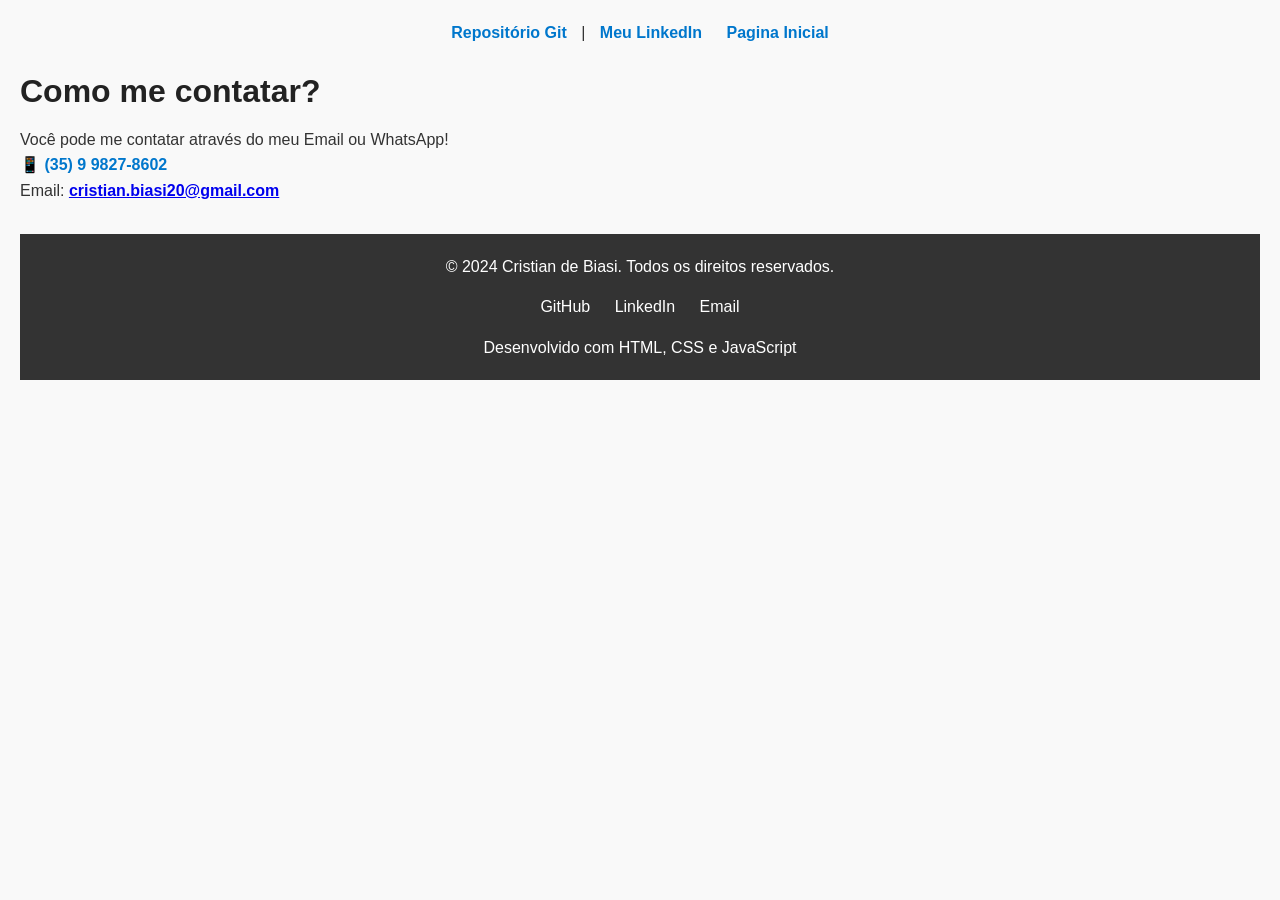
==== src/contato.html @ e06867d1 "Add files via upload" ====
<!DOCTYPE html>
<html lang="pt-br">
<head>
    <meta charset="UTF-8">
    <meta name="viewport" content="width=device-width, initial-scale=1.0">
    <title>Contato</title>
    <link rel="stylesheet" href="style.css">
</head>
<body>
    <nav>
        <a href="https://github.com/CristianBiasi" target="_blank" rel="noopener noreferrer">Repositório Git</a> |
        <a href="https://www.linkedin.com/in/cristian-de-biasi-293981289/" target="_blank" rel="noopener noreferrer">Meu LinkedIn</a>
        <a href="../index.html">Pagina Inicial</a>
    </nav>

    <h1>Como me contatar?</h1>
    <p>Você pode me contatar através do meu Email ou WhatsApp!</p>
    <p><b>📱 (35) 9 9827-8602</b></p>
    <p>Email: <b><a href="mailto:cristian.biasi20@gmail.com">cristian.biasi20@gmail.com</a></b></p>

    <footer>
        <div class="footer-content">
            <p>&copy; 2024 Cristian de Biasi. Todos os direitos reservados.</p>
            <div class="social-links">
                <a href="https://github.com/CristianBiasi" target="_blank" rel="noopener noreferrer">GitHub</a>
                <a href="https://www.linkedin.com/in/cristian-de-biasi-293981289/" target="_blank" rel="noopener noreferrer">LinkedIn</a>
                <a href="mailto:cristian.biasi20@gmail.com">Email</a>
            </div>
            <p>Desenvolvido com HTML, CSS e JavaScript</p>
        </div>
    </footer>
    
    <button id="backToTop" title="Voltar ao topo">↑</button>
    
    <script src="script.js"></script>
</body>
</html>
---- src/style.css ----
/* Reset básico */
* {
  margin: 0;
  padding: 0;
  box-sizing: border-box;
}

/* Corpo da página */
body {
  font-family: Arial, Helvetica, sans-serif;
  line-height: 1.6;
  background-color: #f9f9f9;
  color: #333;
  padding: 20px;
  position: relative;
  min-height: 100vh;
}

/* Navegação */
nav {
  margin-bottom: 20px;
  text-align: center;
}

nav a {
  color: #0077cc;
  text-decoration: none;
  margin: 0 10px;
  font-weight: bold;
}

nav a:hover {
  color: #005999;
  text-decoration: underline;
}

/* Títulos */
h1, h2, h3 {
  color: #222;
  margin-bottom: 10px;
}

/* Seções */
section {
  margin-bottom: 25px;
  padding: 15px;
  background: #fff;
  border-radius: 8px;
  box-shadow: 0 2px 5px rgba(0,0,0,0.1);
}

/* Listas */
ul {
  list-style: none;
  padding-left: 0;
}

ul li {
  margin-bottom: 8px;
  font-weight: bold;
}

ul li p {
  font-weight: normal;
  margin-left: 10px;
}

/* Contato */
p b {
  color: #0077cc;
}

/* Footer */
footer {
  background-color: #333;
  color: #fff;
  padding: 20px 0;
  text-align: center;
  margin-top: 30px;
}

.footer-content {
  max-width: 1200px;
  margin: 0 auto;
  padding: 0 20px;
}

.social-links {
  margin: 15px 0;
}

.social-links a {
  color: #fff;
  margin: 0 10px;
  text-decoration: none;
  transition: color 0.3s;
}

.social-links a:hover {
  color: #0077cc;
}

/* Botão Voltar ao Topo */
#backToTop {
  position: fixed;
  bottom: 30px;
  right: 30px;
  display: none;
  background-color: #0077cc;
  color: white;
  border: none;
  border-radius: 50%;
  width: 50px;
  height: 50px;
  font-size: 20px;
  cursor: pointer;
  z-index: 1000;
  transition: background-color 0.3s;
}

#backToTop:hover {
  background-color: #005999;
}
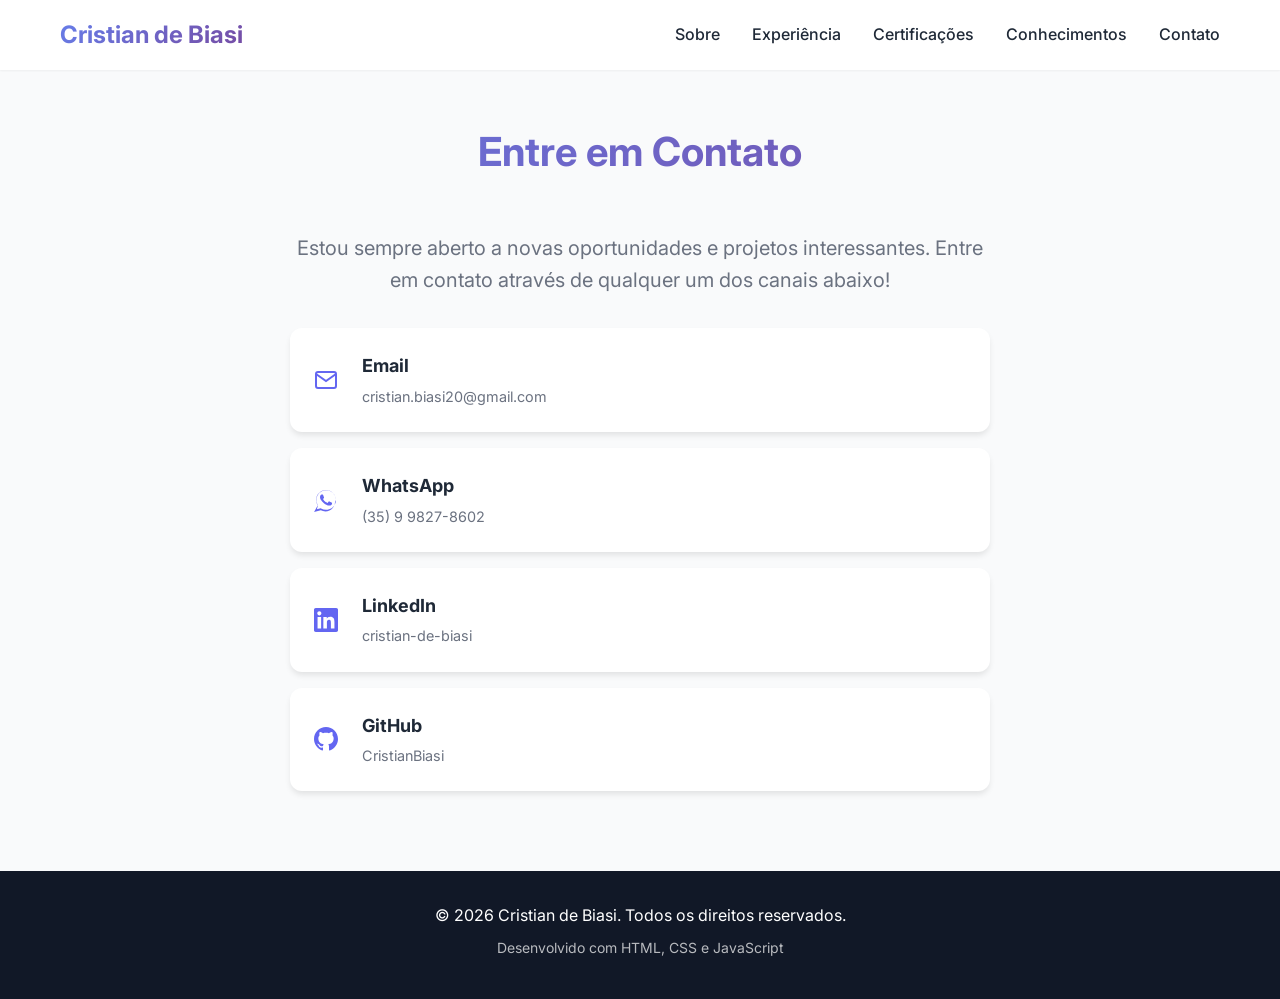
==== commit 52dfcc9a: "Melhorias no site" ====
--- a/src/contato.html
+++ b/src/contato.html
@@ -3,35 +3,94 @@
 <head>
     <meta charset="UTF-8">
     <meta name="viewport" content="width=device-width, initial-scale=1.0">
-    <title>Contato</title>
+    <title>Contato | Cristian de Biasi</title>
     <link rel="stylesheet" href="style.css">
+    <link rel="preconnect" href="https://fonts.googleapis.com">
+    <link rel="preconnect" href="https://fonts.gstatic.com" crossorigin>
+    <link href="https://fonts.googleapis.com/css2?family=Inter:wght@300;400;500;600;700&display=swap" rel="stylesheet">
 </head>
 <body>
-    <nav>
-        <a href="https://github.com/CristianBiasi" target="_blank" rel="noopener noreferrer">Repositório Git</a> |
-        <a href="https://www.linkedin.com/in/cristian-de-biasi-293981289/" target="_blank" rel="noopener noreferrer">Meu LinkedIn</a>
-        <a href="../index.html">Pagina Inicial</a>
+    <nav class="navbar">
+        <div class="nav-container">
+            <div class="nav-logo">Cristian de Biasi</div>
+            <ul class="nav-menu">
+                <li><a href="../index.html#sobre">Sobre</a></li>
+                <li><a href="../index.html#experiencia">Experiência</a></li>
+                <li><a href="../index.html#certificacoes">Certificações</a></li>
+                <li><a href="../index.html#conhecimentos">Conhecimentos</a></li>
+                <li><a href="#contato">Contato</a></li>
+            </ul>
+            <div class="hamburger">
+                <span></span>
+                <span></span>
+                <span></span>
+            </div>
+        </div>
     </nav>
 
-    <h1>Como me contatar?</h1>
-    <p>Você pode me contatar através do meu Email ou WhatsApp!</p>
-    <p><b>📱 (35) 9 9827-8602</b></p>
-    <p>Email: <b><a href="mailto:cristian.biasi20@gmail.com">cristian.biasi20@gmail.com</a></b></p>
+    <section id="contato" class="contact" style="padding-top: 120px;">
+        <div class="container">
+            <h2 class="section-title">Entre em Contato</h2>
+            <div class="contact-content">
+                <p class="contact-lead">Estou sempre aberto a novas oportunidades e projetos interessantes. Entre em contato através de qualquer um dos canais abaixo!</p>
+                <div class="contact-methods">
+                    <a href="mailto:cristian.biasi20@gmail.com" class="contact-item">
+                        <svg width="24" height="24" viewBox="0 0 24 24" fill="none" stroke="currentColor" stroke-width="2">
+                            <path d="M4 4h16c1.1 0 2 .9 2 2v12c0 1.1-.9 2-2 2H4c-1.1 0-2-.9-2-2V6c0-1.1.9-2 2-2z"/>
+                            <polyline points="22,6 12,13 2,6"/>
+                        </svg>
+                        <div>
+                            <strong>Email</strong>
+                            <span>cristian.biasi20@gmail.com</span>
+                        </div>
+                    </a>
+                    <a href="https://wa.me/5535998278602" target="_blank" class="contact-item">
+                        <svg width="24" height="24" viewBox="0 0 24 24" fill="currentColor">
+                            <path d="M17.472 14.382c-.297-.149-1.758-.867-2.03-.967-.273-.099-.471-.148-.67.15-.197.297-.767.966-.94 1.164-.173.199-.347.223-.644.075-.297-.15-1.255-.463-2.39-1.475-.883-.788-1.48-1.761-1.653-2.059-.173-.297-.018-.458.13-.606.134-.133.298-.347.446-.52.149-.174.198-.298.298-.497.099-.198.05-.371-.025-.52-.075-.149-.669-1.612-.916-2.207-.242-.579-.487-.5-.669-.51-.173-.008-.371-.01-.57-.01-.198 0-.52.074-.792.372-.272.297-1.04 1.016-1.04 2.479 0 1.462 1.065 2.875 1.213 3.074.149.198 2.096 3.2 5.077 4.487.709.306 1.262.489 1.694.625.712.227 1.36.195 1.871.118.571-.085 1.758-.719 2.006-1.413.248-.694.248-1.289.173-1.413-.074-.124-.272-.198-.57-.347m-5.421 7.403h-.004a9.87 9.87 0 01-5.031-1.378l-.361-.214-3.741.982.998-3.648-.235-.374a9.86 9.86 0 01-1.51-5.26c.001-5.45 4.436-9.884 9.888-9.884 2.64 0 5.122 1.03 6.988 2.898a9.825 9.825 0 012.893 6.994c-.003 5.45-4.437 9.884-9.885 9.884m9.864-9.884c0-5.365-4.365-9.73-9.73-9.73-5.365 0-9.73 4.365-9.73 9.73 0 1.896.546 3.6 1.486 5.07L.087 24l6.69-1.752a9.78 9.78 0 004.583 1.141h.004c5.365 0 9.73-4.365 9.73-9.731"/>
+                        </svg>
+                        <div>
+                            <strong>WhatsApp</strong>
+                            <span>(35) 9 9827-8602</span>
+                        </div>
+                    </a>
+                    <a href="https://www.linkedin.com/in/cristian-de-biasi-293981289/" target="_blank" class="contact-item">
+                        <svg width="24" height="24" viewBox="0 0 24 24" fill="currentColor">
+                            <path d="M20.447 20.452h-3.554v-5.569c0-1.328-.027-3.037-1.852-3.037-1.853 0-2.136 1.445-2.136 2.939v5.667H9.351V9h3.414v1.561h.046c.477-.9 1.637-1.85 3.37-1.85 3.601 0 4.267 2.37 4.267 5.455v6.286zM5.337 7.433c-1.144 0-2.063-.926-2.063-2.065 0-1.138.92-2.063 2.063-2.063 1.14 0 2.064.925 2.064 2.063 0 1.139-.925 2.065-2.064 2.065zm1.782 13.019H3.555V9h3.564v11.452zM22.225 0H1.771C.792 0 0 .774 0 1.729v20.542C0 23.227.792 24 1.771 24h20.451C23.2 24 24 23.227 24 22.271V1.729C24 .774 23.2 0 22.222 0h.003z"/>
+                        </svg>
+                        <div>
+                            <strong>LinkedIn</strong>
+                            <span>cristian-de-biasi</span>
+                        </div>
+                    </a>
+                    <a href="https://github.com/CristianBiasi" target="_blank" class="contact-item">
+                        <svg width="24" height="24" viewBox="0 0 24 24" fill="currentColor">
+                            <path d="M12 0c-6.626 0-12 5.373-12 12 0 5.302 3.438 9.8 8.207 11.387.599.111.793-.261.793-.577v-2.234c-3.338.726-4.033-1.416-4.033-1.416-.546-1.387-1.333-1.756-1.333-1.756-1.089-.745.083-.729.083-.729 1.205.084 1.839 1.237 1.839 1.237 1.07 1.834 2.807 1.304 3.492.997.107-.775.418-1.305.762-1.604-2.665-.305-5.467-1.334-5.467-5.931 0-1.311.469-2.381 1.236-3.221-.124-.303-.535-1.524.117-3.176 0 0 1.008-.322 3.301 1.23.957-.266 1.983-.399 3.003-.404 1.02.005 2.047.138 3.006.404 2.291-1.552 3.297-1.23 3.297-1.23.653 1.653.242 2.874.118 3.176.77.84 1.235 1.911 1.235 3.221 0 4.609-2.807 5.624-5.479 5.921.43.372.823 1.102.823 2.222v3.293c0 .319.192.694.801.576 4.765-1.589 8.199-6.086 8.199-11.386 0-6.627-5.373-12-12-12z"/>
+                        </svg>
+                        <div>
+                            <strong>GitHub</strong>
+                            <span>CristianBiasi</span>
+                        </div>
+                    </a>
+                </div>
+            </div>
+        </div>
+    </section>
 
-    <footer>
-        <div class="footer-content">
-            <p>&copy; 2024 Cristian de Biasi. Todos os direitos reservados.</p>
-            <div class="social-links">
-                <a href="https://github.com/CristianBiasi" target="_blank" rel="noopener noreferrer">GitHub</a>
-                <a href="https://www.linkedin.com/in/cristian-de-biasi-293981289/" target="_blank" rel="noopener noreferrer">LinkedIn</a>
-                <a href="mailto:cristian.biasi20@gmail.com">Email</a>
+    <footer class="footer">
+        <div class="container">
+            <div class="footer-content">
+                <p>&copy; <span id="currentYear"></span> Cristian de Biasi. Todos os direitos reservados.</p>
+                <p class="footer-subtitle">Desenvolvido com HTML, CSS e JavaScript</p>
             </div>
-            <p>Desenvolvido com HTML, CSS e JavaScript</p>
         </div>
     </footer>
-    
-    <button id="backToTop" title="Voltar ao topo">↑</button>
-    
-    <script src="script.js"></script>
+
+    <button id="backToTop" class="back-to-top" title="Voltar ao topo" aria-label="Voltar ao topo">
+        <svg width="20" height="20" viewBox="0 0 24 24" fill="none" stroke="currentColor" stroke-width="2">
+            <polyline points="18 15 12 9 6 15"></polyline>
+        </svg>
+    </button>
+
+    <script src="index.js"></script>
 </body>
 </html>
--- a/src/style.css
+++ b/src/style.css
@@ -1,123 +1,838 @@
-/* Reset básico */
+/* ============================================
+   RESET & BASE STYLES
+   ============================================ */
 * {
-  margin: 0;
-  padding: 0;
-  box-sizing: border-box;
-}
-
-/* Corpo da página */
+    margin: 0;
+    padding: 0;
+    box-sizing: border-box;
+}
+
+:root {
+    --primary-color: #6366f1;
+    --primary-dark: #4f46e5;
+    --secondary-color: #8b5cf6;
+    --accent-color: #ec4899;
+    --text-primary: #1f2937;
+    --text-secondary: #6b7280;
+    --bg-primary: #ffffff;
+    --bg-secondary: #f9fafb;
+    --bg-dark: #111827;
+    --border-color: #e5e7eb;
+    --shadow-sm: 0 1px 2px 0 rgba(0, 0, 0, 0.05);
+    --shadow-md: 0 4px 6px -1px rgba(0, 0, 0, 0.1);
+    --shadow-lg: 0 10px 15px -3px rgba(0, 0, 0, 0.1);
+    --shadow-xl: 0 20px 25px -5px rgba(0, 0, 0, 0.1);
+    --gradient-primary: linear-gradient(135deg, #667eea 0%, #764ba2 100%);
+    --gradient-secondary: linear-gradient(135deg, #f093fb 0%, #f5576c 100%);
+    --gradient-accent: linear-gradient(135deg, #4facfe 0%, #00f2fe 100%);
+}
+
+html {
+    scroll-behavior: smooth;
+}
+
 body {
-  font-family: Arial, Helvetica, sans-serif;
-  line-height: 1.6;
-  background-color: #f9f9f9;
-  color: #333;
-  padding: 20px;
-  position: relative;
-  min-height: 100vh;
-}
-
-/* Navegação */
-nav {
-  margin-bottom: 20px;
-  text-align: center;
-}
-
-nav a {
-  color: #0077cc;
-  text-decoration: none;
-  margin: 0 10px;
-  font-weight: bold;
-}
-
-nav a:hover {
-  color: #005999;
-  text-decoration: underline;
-}
-
-/* Títulos */
-h1, h2, h3 {
-  color: #222;
-  margin-bottom: 10px;
-}
-
-/* Seções */
+    font-family: 'Inter', -apple-system, BlinkMacSystemFont, 'Segoe UI', Roboto, Oxygen, Ubuntu, Cantarell, sans-serif;
+    line-height: 1.6;
+    color: var(--text-primary);
+    background-color: var(--bg-primary);
+    overflow-x: hidden;
+}
+
+.container {
+    max-width: 1200px;
+    margin: 0 auto;
+    padding: 0 20px;
+}
+
+/* ============================================
+   NAVIGATION
+   ============================================ */
+.navbar {
+    position: fixed;
+    top: 0;
+    left: 0;
+    right: 0;
+    background: rgba(255, 255, 255, 0.95);
+    backdrop-filter: blur(10px);
+    box-shadow: var(--shadow-sm);
+    z-index: 1000;
+    transition: all 0.3s ease;
+}
+
+.nav-container {
+    max-width: 1200px;
+    margin: 0 auto;
+    padding: 1rem 20px;
+    display: flex;
+    justify-content: space-between;
+    align-items: center;
+}
+
+.nav-logo {
+    font-size: 1.5rem;
+    font-weight: 700;
+    background: var(--gradient-primary);
+    -webkit-background-clip: text;
+    -webkit-text-fill-color: transparent;
+    background-clip: text;
+}
+
+.nav-menu {
+    display: flex;
+    list-style: none;
+    gap: 2rem;
+}
+
+.nav-menu a {
+    color: var(--text-primary);
+    text-decoration: none;
+    font-weight: 500;
+    transition: color 0.3s ease;
+    position: relative;
+}
+
+.nav-menu a::after {
+    content: '';
+    position: absolute;
+    bottom: -5px;
+    left: 0;
+    width: 0;
+    height: 2px;
+    background: var(--gradient-primary);
+    transition: width 0.3s ease;
+}
+
+.nav-menu a:hover {
+    color: var(--primary-color);
+}
+
+.nav-menu a:hover::after {
+    width: 100%;
+}
+
+.hamburger {
+    display: none;
+    flex-direction: column;
+    cursor: pointer;
+    gap: 4px;
+}
+
+.hamburger span {
+    width: 25px;
+    height: 3px;
+    background: var(--text-primary);
+    border-radius: 3px;
+    transition: all 0.3s ease;
+}
+
+/* ============================================
+   HERO SECTION
+   ============================================ */
+.hero {
+    min-height: 100vh;
+    display: flex;
+    align-items: center;
+    justify-content: center;
+    padding: 120px 20px 80px;
+    background: linear-gradient(135deg, #667eea 0%, #764ba2 50%, #f093fb 100%);
+    position: relative;
+    overflow: hidden;
+}
+
+.hero::before {
+    content: '';
+    position: absolute;
+    top: 0;
+    left: 0;
+    right: 0;
+    bottom: 0;
+    background: url('data:image/svg+xml,<svg width="100" height="100" xmlns="http://www.w3.org/2000/svg"><defs><pattern id="grid" width="100" height="100" patternUnits="userSpaceOnUse"><path d="M 100 0 L 0 0 0 100" fill="none" stroke="rgba(255,255,255,0.1)" stroke-width="1"/></pattern></defs><rect width="100" height="100" fill="url(%23grid)"/></svg>');
+    opacity: 0.3;
+}
+
+.hero-container {
+    max-width: 1200px;
+    width: 100%;
+    position: relative;
+    z-index: 1;
+}
+
+.hero-content {
+    display: grid;
+    grid-template-columns: 1fr 1fr;
+    gap: 4rem;
+    align-items: center;
+}
+
+.hero-text {
+    color: white;
+}
+
+.hero-title {
+    font-size: 3.5rem;
+    font-weight: 700;
+    line-height: 1.2;
+    margin-bottom: 1.5rem;
+    animation: fadeInUp 0.8s ease;
+}
+
+.gradient-text {
+    background: linear-gradient(135deg, #fff 0%, #f0f0f0 100%);
+    -webkit-background-clip: text;
+    -webkit-text-fill-color: transparent;
+    background-clip: text;
+}
+
+.hero-subtitle {
+    font-size: 1.25rem;
+    margin-bottom: 2rem;
+    opacity: 0.95;
+    animation: fadeInUp 0.8s ease 0.2s both;
+}
+
+.hero-buttons {
+    display: flex;
+    gap: 1rem;
+    margin-bottom: 2rem;
+    animation: fadeInUp 0.8s ease 0.4s both;
+}
+
+.btn {
+    padding: 0.875rem 2rem;
+    border-radius: 50px;
+    text-decoration: none;
+    font-weight: 600;
+    transition: all 0.3s ease;
+    display: inline-block;
+    border: 2px solid transparent;
+}
+
+.btn-primary {
+    background: white;
+    color: var(--primary-color);
+}
+
+.btn-primary:hover {
+    transform: translateY(-2px);
+    box-shadow: var(--shadow-lg);
+}
+
+.btn-secondary {
+    background: transparent;
+    color: white;
+    border-color: white;
+}
+
+.btn-secondary:hover {
+    background: white;
+    color: var(--primary-color);
+}
+
+.social-icons {
+    display: flex;
+    gap: 1rem;
+    animation: fadeInUp 0.8s ease 0.6s both;
+}
+
+.social-icons a {
+    width: 44px;
+    height: 44px;
+    display: flex;
+    align-items: center;
+    justify-content: center;
+    background: rgba(255, 255, 255, 0.1);
+    border-radius: 50%;
+    color: white;
+    transition: all 0.3s ease;
+    backdrop-filter: blur(10px);
+}
+
+.social-icons a:hover {
+    background: white;
+    color: var(--primary-color);
+    transform: translateY(-3px);
+}
+
+.hero-image {
+    display: flex;
+    justify-content: center;
+    align-items: center;
+    animation: fadeInRight 1s ease;
+}
+
+.image-wrapper {
+    position: relative;
+    width: 350px;
+    height: 350px;
+}
+
+.image-wrapper img {
+    width: 100%;
+    height: 100%;
+    object-fit: cover;
+    border-radius: 50%;
+    border: 8px solid rgba(255, 255, 255, 0.3);
+    box-shadow: var(--shadow-xl);
+    position: relative;
+    z-index: 2;
+}
+
+.image-glow {
+    position: absolute;
+    top: 50%;
+    left: 50%;
+    transform: translate(-50%, -50%);
+    width: 120%;
+    height: 120%;
+    background: radial-gradient(circle, rgba(255, 255, 255, 0.3) 0%, transparent 70%);
+    border-radius: 50%;
+    animation: pulse 2s ease-in-out infinite;
+    z-index: 1;
+}
+
+.scroll-indicator {
+    position: absolute;
+    bottom: 30px;
+    left: 50%;
+    transform: translateX(-50%);
+    animation: bounce 2s infinite;
+}
+
+.mouse {
+    width: 30px;
+    height: 50px;
+    border: 2px solid white;
+    border-radius: 20px;
+    position: relative;
+}
+
+.wheel {
+    width: 4px;
+    height: 10px;
+    background: white;
+    border-radius: 2px;
+    position: absolute;
+    top: 10px;
+    left: 50%;
+    transform: translateX(-50%);
+    animation: scroll 1.5s infinite;
+}
+
+/* ============================================
+   SECTIONS
+   ============================================ */
 section {
-  margin-bottom: 25px;
-  padding: 15px;
-  background: #fff;
-  border-radius: 8px;
-  box-shadow: 0 2px 5px rgba(0,0,0,0.1);
-}
-
-/* Listas */
-ul {
-  list-style: none;
-  padding-left: 0;
-}
-
-ul li {
-  margin-bottom: 8px;
-  font-weight: bold;
-}
-
-ul li p {
-  font-weight: normal;
-  margin-left: 10px;
-}
-
-/* Contato */
-p b {
-  color: #0077cc;
+    padding: 80px 20px;
+}
+
+.section-title {
+    font-size: 2.5rem;
+    font-weight: 700;
+    text-align: center;
+    margin-bottom: 3rem;
+    background: var(--gradient-primary);
+    -webkit-background-clip: text;
+    -webkit-text-fill-color: transparent;
+    background-clip: text;
+}
+
+/* About Section */
+.about {
+    background: var(--bg-secondary);
+}
+
+.about-content {
+    max-width: 800px;
+    margin: 0 auto;
+}
+
+.about-text {
+    font-size: 1.125rem;
+    line-height: 1.8;
+    color: var(--text-secondary);
+}
+
+.about-text .lead {
+    font-size: 1.25rem;
+    color: var(--text-primary);
+    font-weight: 500;
+    margin-bottom: 1.5rem;
+}
+
+/* Experience Section */
+.experience {
+    background: var(--bg-primary);
+}
+
+.timeline {
+    max-width: 900px;
+    margin: 0 auto;
+    position: relative;
+    padding-left: 2rem;
+}
+
+.timeline::before {
+    content: '';
+    position: absolute;
+    left: 0;
+    top: 0;
+    bottom: 0;
+    width: 2px;
+    background: var(--gradient-primary);
+}
+
+.timeline-item {
+    position: relative;
+    margin-bottom: 3rem;
+    padding-left: 3rem;
+}
+
+.timeline-marker {
+    position: absolute;
+    left: -1.5rem;
+    top: 0;
+    width: 16px;
+    height: 16px;
+    border-radius: 50%;
+    background: var(--gradient-primary);
+    border: 4px solid white;
+    box-shadow: var(--shadow-md);
+}
+
+.timeline-content {
+    background: white;
+    padding: 2rem;
+    border-radius: 12px;
+    box-shadow: var(--shadow-md);
+    transition: all 0.3s ease;
+}
+
+.timeline-content:hover {
+    transform: translateY(-5px);
+    box-shadow: var(--shadow-xl);
+}
+
+.timeline-content h3 {
+    font-size: 1.5rem;
+    margin-bottom: 0.5rem;
+    color: var(--text-primary);
+}
+
+.timeline-period {
+    display: inline-block;
+    padding: 0.25rem 0.75rem;
+    background: var(--gradient-primary);
+    color: white;
+    border-radius: 20px;
+    font-size: 0.875rem;
+    font-weight: 600;
+    margin-bottom: 1rem;
+}
+
+.timeline-content p {
+    color: var(--text-secondary);
+    margin-bottom: 1rem;
+}
+
+.timeline-skills {
+    display: flex;
+    flex-wrap: wrap;
+    gap: 0.5rem;
+    list-style: none;
+    margin-top: 1rem;
+}
+
+.timeline-skills li {
+    padding: 0.375rem 0.875rem;
+    background: var(--bg-secondary);
+    border-radius: 20px;
+    font-size: 0.875rem;
+    color: var(--text-primary);
+}
+
+/* Certifications Section */
+.certifications {
+    background: var(--bg-secondary);
+}
+
+.cert-grid {
+    display: grid;
+    grid-template-columns: repeat(auto-fit, minmax(280px, 1fr));
+    gap: 2rem;
+    max-width: 1000px;
+    margin: 0 auto;
+}
+
+.cert-card {
+    background: white;
+    padding: 2rem;
+    border-radius: 12px;
+    text-align: center;
+    box-shadow: var(--shadow-md);
+    transition: all 0.3s ease;
+    position: relative;
+    overflow: hidden;
+}
+
+.cert-card::before {
+    content: '';
+    position: absolute;
+    top: 0;
+    left: 0;
+    right: 0;
+    height: 4px;
+    background: var(--gradient-primary);
+    transform: scaleX(0);
+    transition: transform 0.3s ease;
+}
+
+.cert-card:hover {
+    transform: translateY(-5px);
+    box-shadow: var(--shadow-xl);
+}
+
+.cert-card:hover::before {
+    transform: scaleX(1);
+}
+
+.cert-card.highlight {
+    background: var(--gradient-primary);
+    color: white;
+}
+
+.cert-card.highlight .cert-icon {
+    font-size: 3rem;
+}
+
+.cert-icon {
+    font-size: 3rem;
+    margin-bottom: 1rem;
+}
+
+.cert-card h3 {
+    font-size: 1.25rem;
+    margin-bottom: 0.5rem;
+}
+
+.cert-card p {
+    color: var(--text-secondary);
+    font-size: 0.9rem;
+}
+
+.cert-card.highlight p {
+    color: rgba(255, 255, 255, 0.9);
+}
+
+.badge {
+    display: inline-block;
+    margin-top: 0.5rem;
+    padding: 0.25rem 0.75rem;
+    background: rgba(255, 255, 255, 0.2);
+    border-radius: 20px;
+    font-size: 0.75rem;
+    font-weight: 600;
+}
+
+/* Skills Section */
+.skills {
+    background: var(--bg-primary);
+}
+
+.skills-grid {
+    display: grid;
+    grid-template-columns: repeat(auto-fit, minmax(250px, 1fr));
+    gap: 2rem;
+    max-width: 1000px;
+    margin: 0 auto;
+}
+
+.skill-category {
+    background: white;
+    padding: 2rem;
+    border-radius: 12px;
+    box-shadow: var(--shadow-md);
+}
+
+.skill-category h3 {
+    font-size: 1.25rem;
+    margin-bottom: 1.5rem;
+    color: var(--text-primary);
+}
+
+.skill-tags {
+    display: flex;
+    flex-wrap: wrap;
+    gap: 0.75rem;
+}
+
+.skill-tag {
+    padding: 0.5rem 1rem;
+    background: var(--gradient-primary);
+    color: white;
+    border-radius: 25px;
+    font-size: 0.875rem;
+    font-weight: 500;
+    transition: all 0.3s ease;
+}
+
+.skill-tag:hover {
+    transform: translateY(-2px);
+    box-shadow: var(--shadow-md);
+}
+
+/* Contact Section */
+.contact {
+    background: var(--bg-secondary);
+}
+
+.contact-content {
+    max-width: 700px;
+    margin: 0 auto;
+}
+
+.contact-lead {
+    text-align: center;
+    font-size: 1.25rem;
+    color: var(--text-secondary);
+    margin-bottom: 2rem;
+}
+
+.contact-methods {
+    display: flex;
+    flex-direction: column;
+    gap: 1rem;
+}
+
+.contact-item {
+    display: flex;
+    align-items: center;
+    gap: 1.5rem;
+    padding: 1.5rem;
+    background: white;
+    border-radius: 12px;
+    text-decoration: none;
+    color: var(--text-primary);
+    box-shadow: var(--shadow-md);
+    transition: all 0.3s ease;
+}
+
+.contact-item:hover {
+    transform: translateX(10px);
+    box-shadow: var(--shadow-lg);
+}
+
+.contact-item svg {
+    color: var(--primary-color);
+    flex-shrink: 0;
+}
+
+.contact-item div {
+    display: flex;
+    flex-direction: column;
+}
+
+.contact-item strong {
+    font-size: 1.125rem;
+    margin-bottom: 0.25rem;
+}
+
+.contact-item span {
+    color: var(--text-secondary);
+    font-size: 0.9rem;
 }
 
 /* Footer */
-footer {
-  background-color: #333;
-  color: #fff;
-  padding: 20px 0;
-  text-align: center;
-  margin-top: 30px;
-}
-
-.footer-content {
-  max-width: 1200px;
-  margin: 0 auto;
-  padding: 0 20px;
-}
-
-.social-links {
-  margin: 15px 0;
-}
-
-.social-links a {
-  color: #fff;
-  margin: 0 10px;
-  text-decoration: none;
-  transition: color 0.3s;
-}
-
-.social-links a:hover {
-  color: #0077cc;
-}
-
-/* Botão Voltar ao Topo */
-#backToTop {
-  position: fixed;
-  bottom: 30px;
-  right: 30px;
-  display: none;
-  background-color: #0077cc;
-  color: white;
-  border: none;
-  border-radius: 50%;
-  width: 50px;
-  height: 50px;
-  font-size: 20px;
-  cursor: pointer;
-  z-index: 1000;
-  transition: background-color 0.3s;
-}
-
-#backToTop:hover {
-  background-color: #005999;
+.footer {
+    background: var(--bg-dark);
+    color: white;
+    padding: 2rem 20px;
+    text-align: center;
+}
+
+.footer-content p {
+    margin-bottom: 0.5rem;
+}
+
+.footer-subtitle {
+    color: rgba(255, 255, 255, 0.7);
+    font-size: 0.875rem;
+}
+
+/* Back to Top Button */
+.back-to-top {
+    position: fixed;
+    bottom: 30px;
+    right: 30px;
+    width: 50px;
+    height: 50px;
+    background: var(--gradient-primary);
+    color: white;
+    border: none;
+    border-radius: 50%;
+    cursor: pointer;
+    display: none;
+    align-items: center;
+    justify-content: center;
+    box-shadow: var(--shadow-lg);
+    transition: all 0.3s ease;
+    z-index: 1000;
+}
+
+.back-to-top:hover {
+    transform: translateY(-3px);
+    box-shadow: var(--shadow-xl);
+}
+
+.back-to-top.show {
+    display: flex;
+}
+
+/* ============================================
+   ANIMATIONS
+   ============================================ */
+@keyframes fadeInUp {
+    from {
+        opacity: 0;
+        transform: translateY(30px);
+    }
+    to {
+        opacity: 1;
+        transform: translateY(0);
+    }
+}
+
+@keyframes fadeInRight {
+    from {
+        opacity: 0;
+        transform: translateX(30px);
+    }
+    to {
+        opacity: 1;
+        transform: translateX(0);
+    }
+}
+
+@keyframes pulse {
+    0%, 100% {
+        opacity: 0.5;
+        transform: translate(-50%, -50%) scale(1);
+    }
+    50% {
+        opacity: 0.8;
+        transform: translate(-50%, -50%) scale(1.1);
+    }
+}
+
+@keyframes bounce {
+    0%, 20%, 50%, 80%, 100% {
+        transform: translateX(-50%) translateY(0);
+    }
+    40% {
+        transform: translateX(-50%) translateY(-10px);
+    }
+    60% {
+        transform: translateX(-50%) translateY(-5px);
+    }
+}
+
+@keyframes scroll {
+    0% {
+        opacity: 1;
+        transform: translateX(-50%) translateY(0);
+    }
+    100% {
+        opacity: 0;
+        transform: translateX(-50%) translateY(20px);
+    }
+}
+
+/* ============================================
+   RESPONSIVE DESIGN
+   ============================================ */
+@media (max-width: 768px) {
+    .hamburger {
+        display: flex;
+    }
+
+    .nav-menu {
+        position: fixed;
+        left: -100%;
+        top: 70px;
+        flex-direction: column;
+        background: white;
+        width: 100%;
+        text-align: center;
+        transition: 0.3s;
+        box-shadow: var(--shadow-lg);
+        padding: 2rem 0;
+    }
+
+    .nav-menu.active {
+        left: 0;
+    }
+
+    .hero-content {
+        grid-template-columns: 1fr;
+        text-align: center;
+    }
+
+    .hero-title {
+        font-size: 2.5rem;
+    }
+
+    .hero-buttons {
+        flex-direction: column;
+        align-items: center;
+    }
+
+    .hero-image {
+        order: -1;
+    }
+
+    .image-wrapper {
+        width: 250px;
+        height: 250px;
+    }
+
+    .section-title {
+        font-size: 2rem;
+    }
+
+    .timeline {
+        padding-left: 1.5rem;
+    }
+
+    .timeline-item {
+        padding-left: 2rem;
+    }
+
+    .cert-grid,
+    .skills-grid {
+        grid-template-columns: 1fr;
+    }
+
+    .contact-item {
+        flex-direction: column;
+        text-align: center;
+    }
+
+    .contact-item:hover {
+        transform: translateY(-5px);
+    }
+}
+
+@media (max-width: 480px) {
+    .hero-title {
+        font-size: 2rem;
+    }
+
+    .hero-subtitle {
+        font-size: 1rem;
+    }
+
+    .btn {
+        padding: 0.75rem 1.5rem;
+        font-size: 0.9rem;
+    }
 }
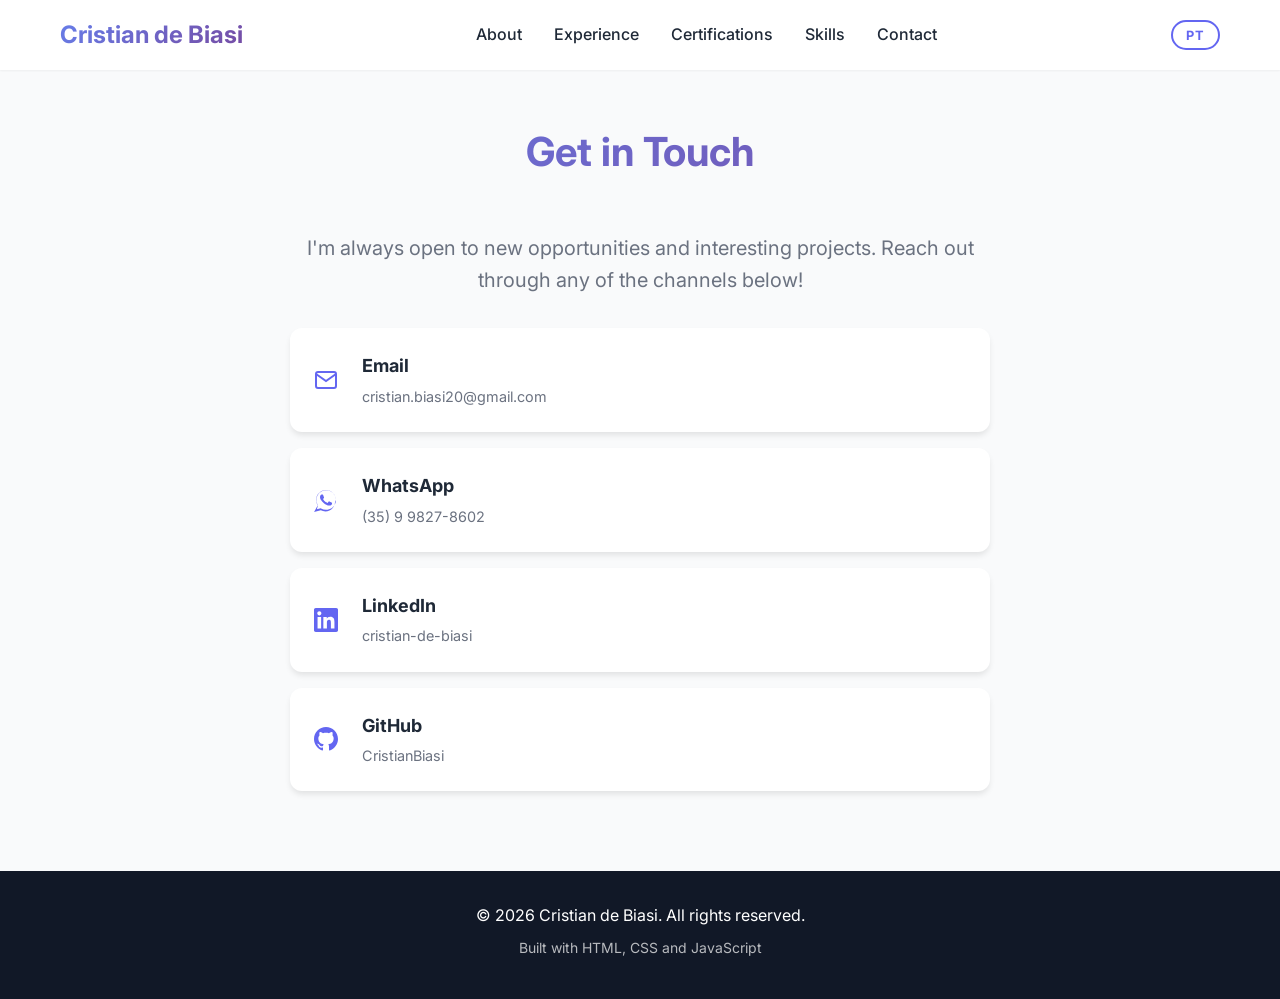
==== commit c0e6c3fb: "versao em ingles" ====
--- a/src/contato.html
+++ b/src/contato.html
@@ -9,30 +9,33 @@
     <link rel="preconnect" href="https://fonts.gstatic.com" crossorigin>
     <link href="https://fonts.googleapis.com/css2?family=Inter:wght@300;400;500;600;700&display=swap" rel="stylesheet">
 </head>
-<body>
+<body data-page="contact">
     <nav class="navbar">
         <div class="nav-container">
             <div class="nav-logo">Cristian de Biasi</div>
             <ul class="nav-menu">
-                <li><a href="../index.html#sobre">Sobre</a></li>
-                <li><a href="../index.html#experiencia">Experiência</a></li>
-                <li><a href="../index.html#certificacoes">Certificações</a></li>
-                <li><a href="../index.html#conhecimentos">Conhecimentos</a></li>
-                <li><a href="#contato">Contato</a></li>
+                <li><a href="../index.html#sobre" data-i18n="navAbout">Sobre</a></li>
+                <li><a href="../index.html#experiencia" data-i18n="navExperience">Experiência</a></li>
+                <li><a href="../index.html#certificacoes" data-i18n="navCertifications">Certificações</a></li>
+                <li><a href="../index.html#conhecimentos" data-i18n="navSkills">Conhecimentos</a></li>
+                <li><a href="#contato" data-i18n="navContact">Contato</a></li>
             </ul>
-            <div class="hamburger">
-                <span></span>
-                <span></span>
-                <span></span>
+            <div class="nav-actions">
+                <button id="langToggle" class="lang-toggle" onclick="toggleLanguage()" aria-label="Switch language">EN</button>
+                <div class="hamburger">
+                    <span></span>
+                    <span></span>
+                    <span></span>
+                </div>
             </div>
         </div>
     </nav>
 
     <section id="contato" class="contact" style="padding-top: 120px;">
         <div class="container">
-            <h2 class="section-title">Entre em Contato</h2>
+            <h2 class="section-title" data-i18n="contactTitle">Entre em Contato</h2>
             <div class="contact-content">
-                <p class="contact-lead">Estou sempre aberto a novas oportunidades e projetos interessantes. Entre em contato através de qualquer um dos canais abaixo!</p>
+                <p class="contact-lead" data-i18n="contactLeadFull">Estou sempre aberto a novas oportunidades e projetos interessantes. Entre em contato através de qualquer um dos canais abaixo!</p>
                 <div class="contact-methods">
                     <a href="mailto:cristian.biasi20@gmail.com" class="contact-item">
                         <svg width="24" height="24" viewBox="0 0 24 24" fill="none" stroke="currentColor" stroke-width="2">
@@ -79,18 +82,19 @@
     <footer class="footer">
         <div class="container">
             <div class="footer-content">
-                <p>&copy; <span id="currentYear"></span> Cristian de Biasi. Todos os direitos reservados.</p>
-                <p class="footer-subtitle">Desenvolvido com HTML, CSS e JavaScript</p>
+                <p>&copy; <span id="currentYear"></span> Cristian de Biasi. <span data-i18n="footerRights">Todos os direitos reservados.</span></p>
+                <p class="footer-subtitle" data-i18n="footerBuilt">Desenvolvido com HTML, CSS e JavaScript</p>
             </div>
         </div>
     </footer>
 
-    <button id="backToTop" class="back-to-top" title="Voltar ao topo" aria-label="Voltar ao topo">
+    <button id="backToTop" class="back-to-top" data-i18n-aria="backToTop" title="Voltar ao topo" aria-label="Voltar ao topo">
         <svg width="20" height="20" viewBox="0 0 24 24" fill="none" stroke="currentColor" stroke-width="2">
             <polyline points="18 15 12 9 6 15"></polyline>
         </svg>
     </button>
 
+    <script src="i18n.js"></script>
     <script src="index.js"></script>
 </body>
-</html>+</html>
--- a/src/style.css
+++ b/src/style.css
@@ -111,6 +111,31 @@
     width: 100%;
 }
 
+.nav-actions {
+    display: flex;
+    align-items: center;
+    gap: 1rem;
+}
+
+.lang-toggle {
+    padding: 0.35rem 0.85rem;
+    border: 2px solid var(--primary-color);
+    border-radius: 20px;
+    background: transparent;
+    color: var(--primary-color);
+    font-size: 0.8rem;
+    font-weight: 700;
+    cursor: pointer;
+    transition: all 0.3s ease;
+    letter-spacing: 0.05em;
+    font-family: inherit;
+}
+
+.lang-toggle:hover {
+    background: var(--primary-color);
+    color: white;
+}
+
 .hamburger {
     display: none;
     flex-direction: column;
@@ -755,6 +780,11 @@
         display: flex;
     }
 
+    .lang-toggle {
+        font-size: 0.75rem;
+        padding: 0.3rem 0.7rem;
+    }
+
     .nav-menu {
         position: fixed;
         left: -100%;
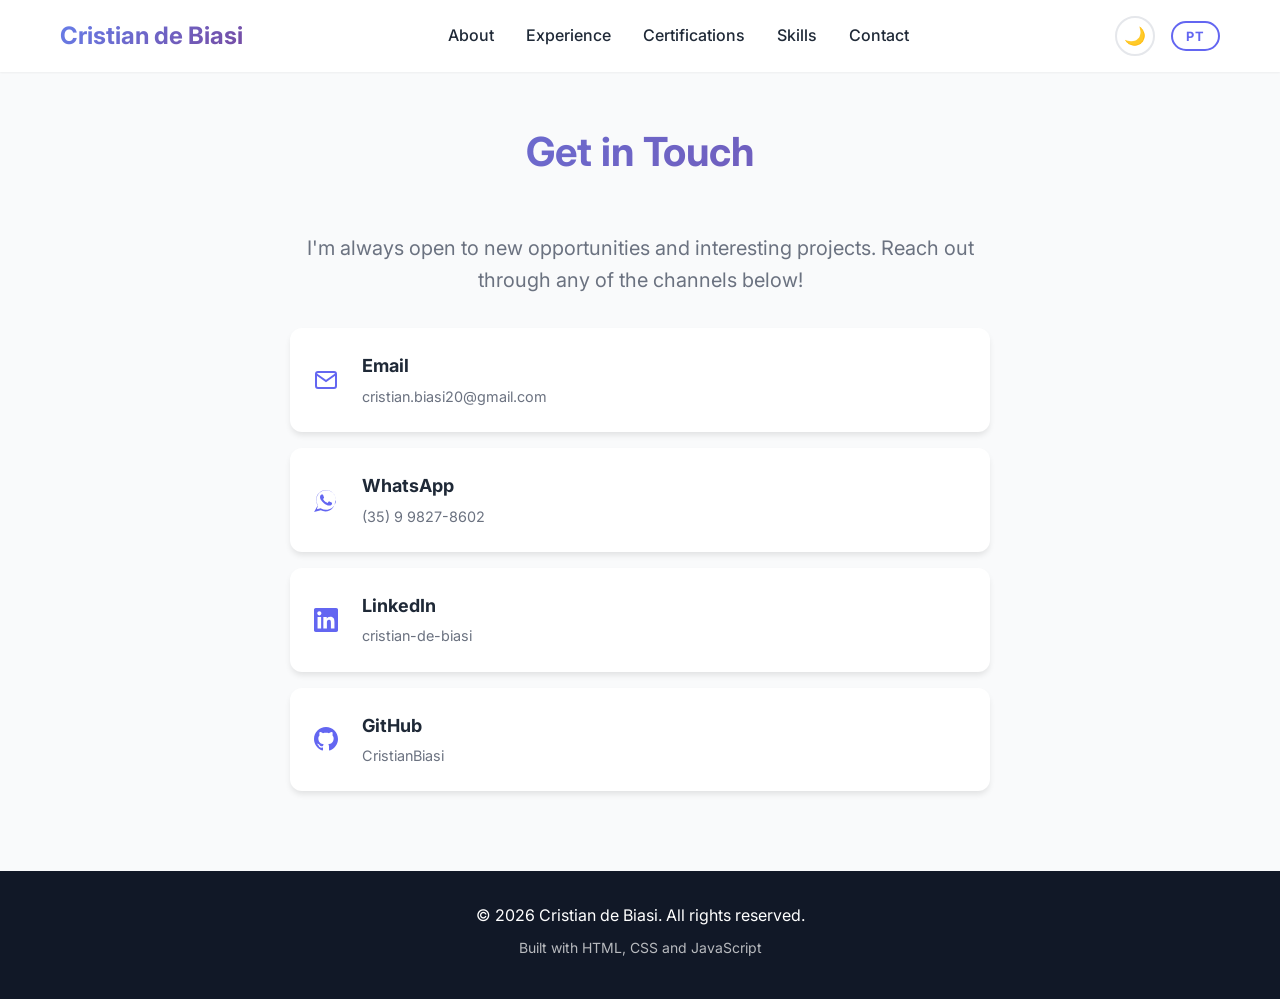
==== commit fffb958f: "add tema escuro" ====
--- a/src/contato.html
+++ b/src/contato.html
@@ -8,6 +8,15 @@
     <link rel="preconnect" href="https://fonts.googleapis.com">
     <link rel="preconnect" href="https://fonts.gstatic.com" crossorigin>
     <link href="https://fonts.googleapis.com/css2?family=Inter:wght@300;400;500;600;700&display=swap" rel="stylesheet">
+    <!-- Apply theme before render to prevent flash -->
+    <script>
+        (function() {
+            var saved = localStorage.getItem('preferredTheme');
+            var prefersDark = window.matchMedia('(prefers-color-scheme: dark)').matches;
+            var theme = saved || (prefersDark ? 'dark' : 'light');
+            document.documentElement.setAttribute('data-theme', theme);
+        })();
+    </script>
 </head>
 <body data-page="contact">
     <nav class="navbar">
@@ -21,6 +30,7 @@
                 <li><a href="#contato" data-i18n="navContact">Contato</a></li>
             </ul>
             <div class="nav-actions">
+                <button id="themeToggle" class="theme-toggle" onclick="toggleTheme()" aria-label="Toggle theme">🌙</button>
                 <button id="langToggle" class="lang-toggle" onclick="toggleLanguage()" aria-label="Switch language">EN</button>
                 <div class="hamburger">
                     <span></span>
--- a/src/style.css
+++ b/src/style.css
@@ -7,28 +7,75 @@
     box-sizing: border-box;
 }
 
+/* ============================================
+   LIGHT THEME (default)
+   ============================================ */
 :root {
     --primary-color: #6366f1;
     --primary-dark: #4f46e5;
     --secondary-color: #8b5cf6;
     --accent-color: #ec4899;
+
     --text-primary: #1f2937;
     --text-secondary: #6b7280;
+
     --bg-primary: #ffffff;
     --bg-secondary: #f9fafb;
     --bg-dark: #111827;
+    --bg-card: #ffffff;
+    --bg-navbar: rgba(255, 255, 255, 0.95);
+    --bg-nav-mobile: #ffffff;
+
     --border-color: #e5e7eb;
+
     --shadow-sm: 0 1px 2px 0 rgba(0, 0, 0, 0.05);
     --shadow-md: 0 4px 6px -1px rgba(0, 0, 0, 0.1);
     --shadow-lg: 0 10px 15px -3px rgba(0, 0, 0, 0.1);
     --shadow-xl: 0 20px 25px -5px rgba(0, 0, 0, 0.1);
+
     --gradient-primary: linear-gradient(135deg, #667eea 0%, #764ba2 100%);
     --gradient-secondary: linear-gradient(135deg, #f093fb 0%, #f5576c 100%);
     --gradient-accent: linear-gradient(135deg, #4facfe 0%, #00f2fe 100%);
+
+    --timeline-marker-border: #ffffff;
+}
+
+/* ============================================
+   DARK THEME
+   ============================================ */
+[data-theme="dark"] {
+    --primary-color: #818cf8;
+    --primary-dark: #6366f1;
+    --secondary-color: #a78bfa;
+    --accent-color: #f472b6;
+
+    --text-primary: #f1f5f9;
+    --text-secondary: #94a3b8;
+
+    --bg-primary: #0f172a;
+    --bg-secondary: #1e293b;
+    --bg-dark: #020617;
+    --bg-card: #1e293b;
+    --bg-navbar: rgba(15, 23, 42, 0.95);
+    --bg-nav-mobile: #1e293b;
+
+    --border-color: #334155;
+
+    --shadow-sm: 0 1px 2px 0 rgba(0, 0, 0, 0.3);
+    --shadow-md: 0 4px 6px -1px rgba(0, 0, 0, 0.4);
+    --shadow-lg: 0 10px 15px -3px rgba(0, 0, 0, 0.4);
+    --shadow-xl: 0 20px 25px -5px rgba(0, 0, 0, 0.5);
+
+    --gradient-primary: linear-gradient(135deg, #818cf8 0%, #a78bfa 100%);
+    --gradient-secondary: linear-gradient(135deg, #f472b6 0%, #fb7185 100%);
+    --gradient-accent: linear-gradient(135deg, #38bdf8 0%, #34d399 100%);
+
+    --timeline-marker-border: #1e293b;
 }
 
 html {
     scroll-behavior: smooth;
+    transition: background-color 0.3s ease, color 0.3s ease;
 }
 
 body {
@@ -37,6 +84,7 @@
     color: var(--text-primary);
     background-color: var(--bg-primary);
     overflow-x: hidden;
+    transition: background-color 0.3s ease, color 0.3s ease;
 }
 
 .container {
@@ -53,7 +101,7 @@
     top: 0;
     left: 0;
     right: 0;
-    background: rgba(255, 255, 255, 0.95);
+    background: var(--bg-navbar);
     backdrop-filter: blur(10px);
     box-shadow: var(--shadow-sm);
     z-index: 1000;
@@ -115,6 +163,29 @@
     display: flex;
     align-items: center;
     gap: 1rem;
+}
+
+/* Theme Toggle Button */
+.theme-toggle {
+    width: 40px;
+    height: 40px;
+    border: 2px solid var(--border-color);
+    border-radius: 50%;
+    background: var(--bg-card);
+    color: var(--text-primary);
+    cursor: pointer;
+    display: flex;
+    align-items: center;
+    justify-content: center;
+    transition: all 0.3s ease;
+    font-size: 1.1rem;
+    flex-shrink: 0;
+}
+
+.theme-toggle:hover {
+    border-color: var(--primary-color);
+    color: var(--primary-color);
+    transform: rotate(20deg);
 }
 
 .lang-toggle {
@@ -421,12 +492,12 @@
     height: 16px;
     border-radius: 50%;
     background: var(--gradient-primary);
-    border: 4px solid white;
+    border: 4px solid var(--timeline-marker-border);
     box-shadow: var(--shadow-md);
 }
 
 .timeline-content {
-    background: white;
+    background: var(--bg-card);
     padding: 2rem;
     border-radius: 12px;
     box-shadow: var(--shadow-md);
@@ -490,7 +561,7 @@
 }
 
 .cert-card {
-    background: white;
+    background: var(--bg-card);
     padding: 2rem;
     border-radius: 12px;
     text-align: center;
@@ -573,7 +644,7 @@
 }
 
 .skill-category {
-    background: white;
+    background: var(--bg-card);
     padding: 2rem;
     border-radius: 12px;
     box-shadow: var(--shadow-md);
@@ -634,7 +705,7 @@
     align-items: center;
     gap: 1.5rem;
     padding: 1.5rem;
-    background: white;
+    background: var(--bg-card);
     border-radius: 12px;
     text-decoration: none;
     color: var(--text-primary);
@@ -790,7 +861,7 @@
         left: -100%;
         top: 70px;
         flex-direction: column;
-        background: white;
+        background: var(--bg-nav-mobile);
         width: 100%;
         text-align: center;
         transition: 0.3s;
